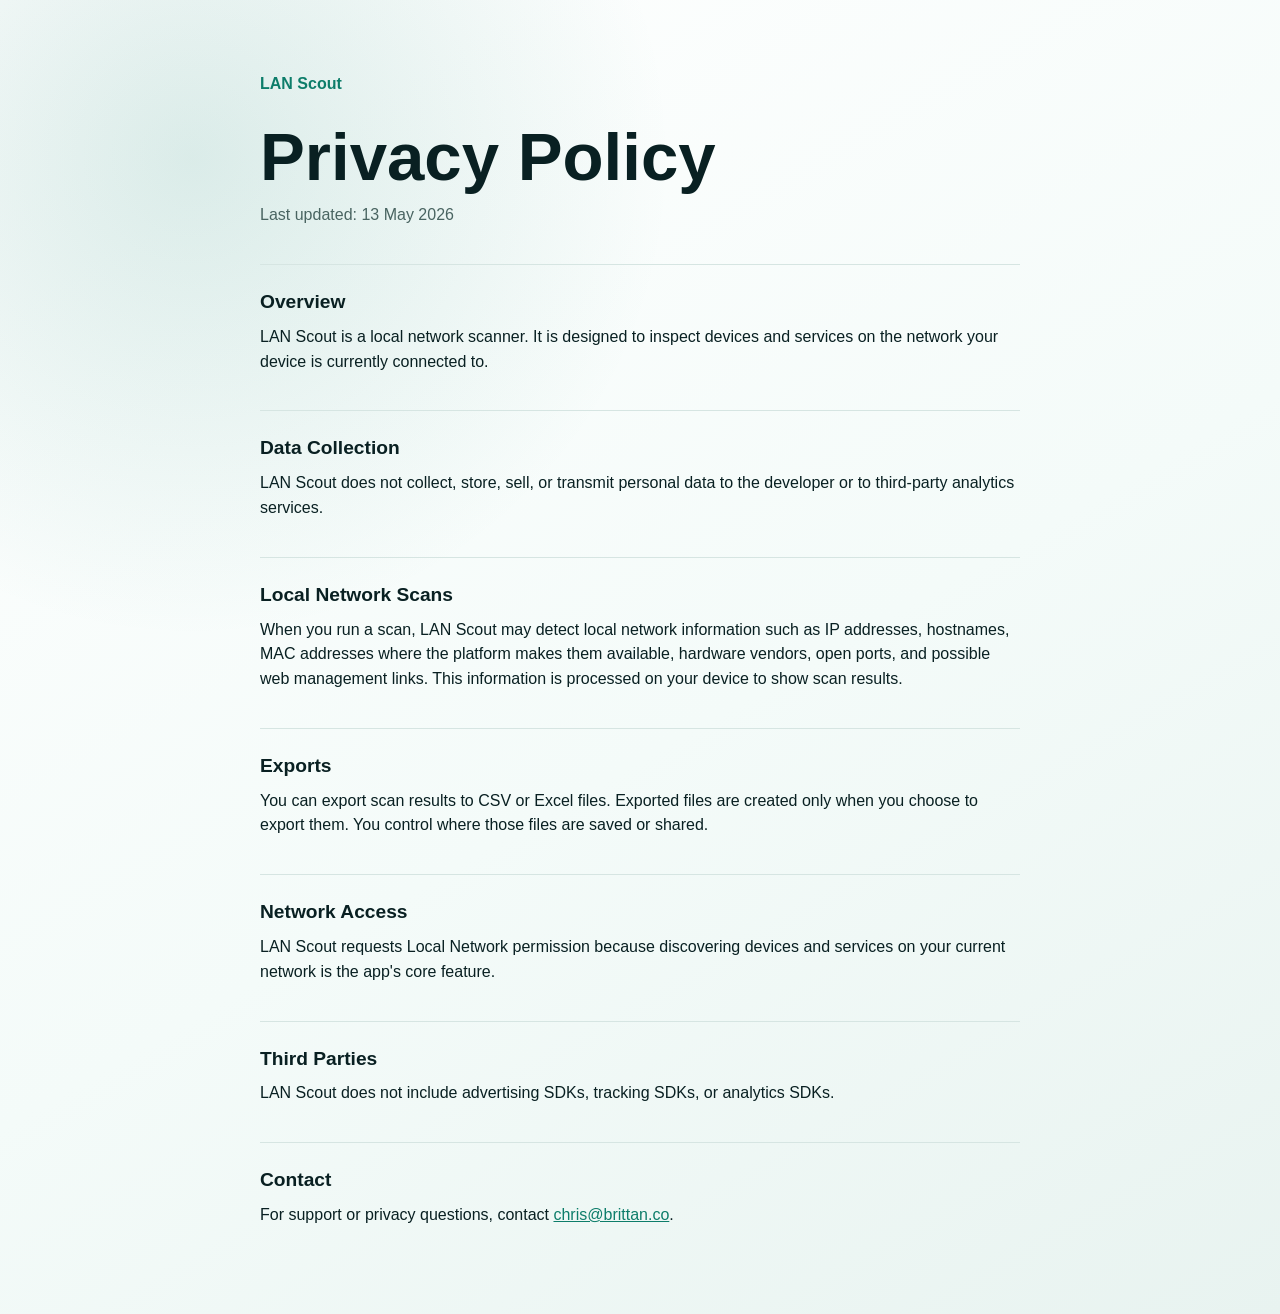
==== privacy/index.html @ 2cab11a4 "Add LAN Scout support pages" ====
<!doctype html>
<html lang="en">
<head>
  <meta charset="utf-8">
  <meta name="viewport" content="width=device-width, initial-scale=1">
  <title>LAN Scout Privacy Policy</title>
  <meta name="description" content="Privacy policy for LAN Scout.">
  <link rel="stylesheet" href="../styles.css">
</head>
<body>
  <main class="shell doc">
    <a class="back" href="../">LAN Scout</a>
    <h1>Privacy Policy</h1>
    <p class="updated">Last updated: 13 May 2026</p>

    <h2>Overview</h2>
    <p>LAN Scout is a local network scanner. It is designed to inspect devices and services on the network your device is currently connected to.</p>

    <h2>Data Collection</h2>
    <p>LAN Scout does not collect, store, sell, or transmit personal data to the developer or to third-party analytics services.</p>

    <h2>Local Network Scans</h2>
    <p>When you run a scan, LAN Scout may detect local network information such as IP addresses, hostnames, MAC addresses where the platform makes them available, hardware vendors, open ports, and possible web management links. This information is processed on your device to show scan results.</p>

    <h2>Exports</h2>
    <p>You can export scan results to CSV or Excel files. Exported files are created only when you choose to export them. You control where those files are saved or shared.</p>

    <h2>Network Access</h2>
    <p>LAN Scout requests Local Network permission because discovering devices and services on your current network is the app's core feature.</p>

    <h2>Third Parties</h2>
    <p>LAN Scout does not include advertising SDKs, tracking SDKs, or analytics SDKs.</p>

    <h2>Contact</h2>
    <p>For support or privacy questions, contact <a href="mailto:chris@brittan.co">chris@brittan.co</a>.</p>
  </main>
</body>
</html>
---- styles.css ----
:root {
  color-scheme: light dark;
  --bg: #071b1d;
  --panel: #0e2a2d;
  --text: #f4fbf9;
  --muted: #a9c2bd;
  --line: #24494d;
  --accent: #56f2cd;
  --accent-dark: #0d7d6a;
}

* {
  box-sizing: border-box;
}

body {
  margin: 0;
  min-height: 100vh;
  font-family: -apple-system, BlinkMacSystemFont, "Segoe UI", sans-serif;
  line-height: 1.55;
  color: var(--text);
  background:
    radial-gradient(circle at 20% 15%, rgba(86, 242, 205, 0.16), transparent 34rem),
    linear-gradient(150deg, #051315 0%, var(--bg) 56%, #0b2529 100%);
}

a {
  color: var(--accent);
}

.shell {
  width: min(920px, calc(100% - 40px));
  margin: 0 auto;
  padding: 72px 0;
}

.hero {
  min-height: calc(100vh - 144px);
  display: grid;
  align-content: center;
}

.eyebrow {
  margin: 0 0 18px;
  color: var(--accent);
  font-size: 0.85rem;
  font-weight: 700;
  letter-spacing: 0.12em;
  text-transform: uppercase;
}

h1 {
  max-width: 780px;
  margin: 0;
  font-size: clamp(2.25rem, 8vw, 5.6rem);
  line-height: 0.96;
  letter-spacing: 0;
}

.lede {
  max-width: 640px;
  margin: 28px 0 0;
  color: var(--muted);
  font-size: 1.15rem;
}

.compact {
  margin-top: 16px;
}

.actions {
  display: flex;
  flex-wrap: wrap;
  gap: 12px;
  margin-top: 36px;
}

.actions a {
  min-height: 44px;
  padding: 10px 16px;
  border: 1px solid rgba(86, 242, 205, 0.38);
  border-radius: 8px;
  color: var(--text);
  text-decoration: none;
  background: rgba(14, 42, 45, 0.82);
}

.actions a:first-child {
  color: #041615;
  border-color: var(--accent);
  background: var(--accent);
}

.doc {
  max-width: 760px;
}

.back {
  display: inline-block;
  margin-bottom: 28px;
  color: var(--accent);
  font-weight: 700;
  text-decoration: none;
}

.doc h1 {
  font-size: clamp(2.25rem, 7vw, 4.2rem);
}

h2 {
  margin: 36px 0 8px;
  padding-top: 22px;
  border-top: 1px solid var(--line);
  font-size: 1.2rem;
}

p {
  margin: 0 0 14px;
}

.updated {
  margin-top: 14px;
  color: var(--muted);
}

@media (prefers-color-scheme: light) {
  :root {
    --bg: #f4fbf9;
    --panel: #ffffff;
    --text: #092022;
    --muted: #496461;
    --line: #d6e5e2;
    --accent: #0d7d6a;
    --accent-dark: #0a5f51;
  }

  body {
    background:
      radial-gradient(circle at 15% 12%, rgba(13, 125, 106, 0.14), transparent 30rem),
      linear-gradient(150deg, #ffffff 0%, var(--bg) 55%, #e8f3f0 100%);
  }

  .actions a {
    color: var(--text);
    background: rgba(255, 255, 255, 0.78);
    border-color: #b8d7d0;
  }

  .actions a:first-child {
    color: #ffffff;
    background: var(--accent-dark);
    border-color: var(--accent-dark);
  }
}
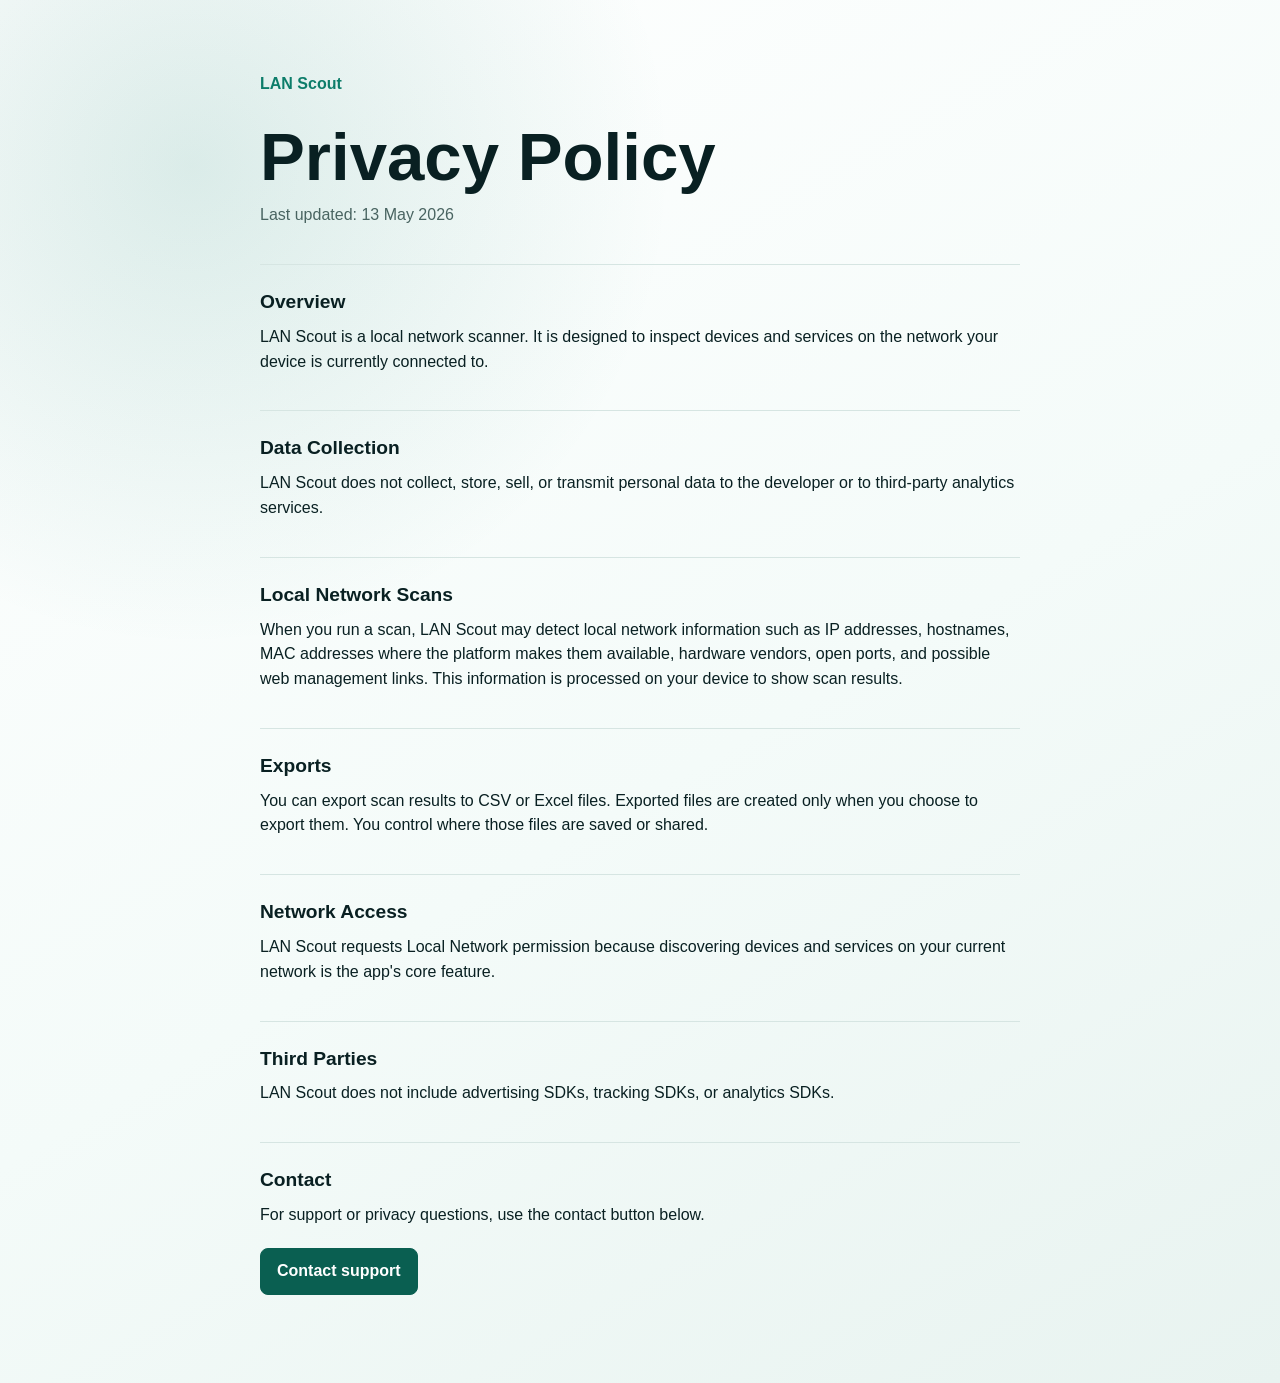
==== commit 6a7c3749: "Hide public support email behind contact button" ====
--- a/privacy/index.html
+++ b/privacy/index.html
@@ -32,7 +32,16 @@
     <p>LAN Scout does not include advertising SDKs, tracking SDKs, or analytics SDKs.</p>
 
     <h2>Contact</h2>
-    <p>For support or privacy questions, contact <a href="mailto:chris@brittan.co">chris@brittan.co</a>.</p>
+    <p>For support or privacy questions, use the contact button below.</p>
+    <button class="contact-button" type="button" data-contact-local="support" data-contact-domain-a="brittan" data-contact-domain-b="co">Contact support</button>
   </main>
+  <script>
+    document.querySelectorAll(".contact-button").forEach((button) => {
+      button.addEventListener("click", () => {
+        const address = `${button.dataset.contactLocal}@${button.dataset.contactDomainA}.${button.dataset.contactDomainB}`;
+        window.location.href = `mailto:${address}?subject=LAN%20Scout%20Privacy`;
+      });
+    });
+  </script>
 </body>
 </html>
--- a/styles.css
+++ b/styles.css
@@ -91,6 +91,24 @@
   background: var(--accent);
 }
 
+.contact-button {
+  min-height: 44px;
+  margin: 6px 0 16px;
+  padding: 10px 16px;
+  border: 1px solid var(--accent);
+  border-radius: 8px;
+  color: #041615;
+  font: inherit;
+  font-weight: 700;
+  cursor: pointer;
+  background: var(--accent);
+}
+
+.contact-button:focus-visible {
+  outline: 3px solid rgba(86, 242, 205, 0.36);
+  outline-offset: 3px;
+}
+
 .doc {
   max-width: 760px;
 }
@@ -151,4 +169,10 @@
     background: var(--accent-dark);
     border-color: var(--accent-dark);
   }
+
+  .contact-button {
+    color: #ffffff;
+    background: var(--accent-dark);
+    border-color: var(--accent-dark);
+  }
 }
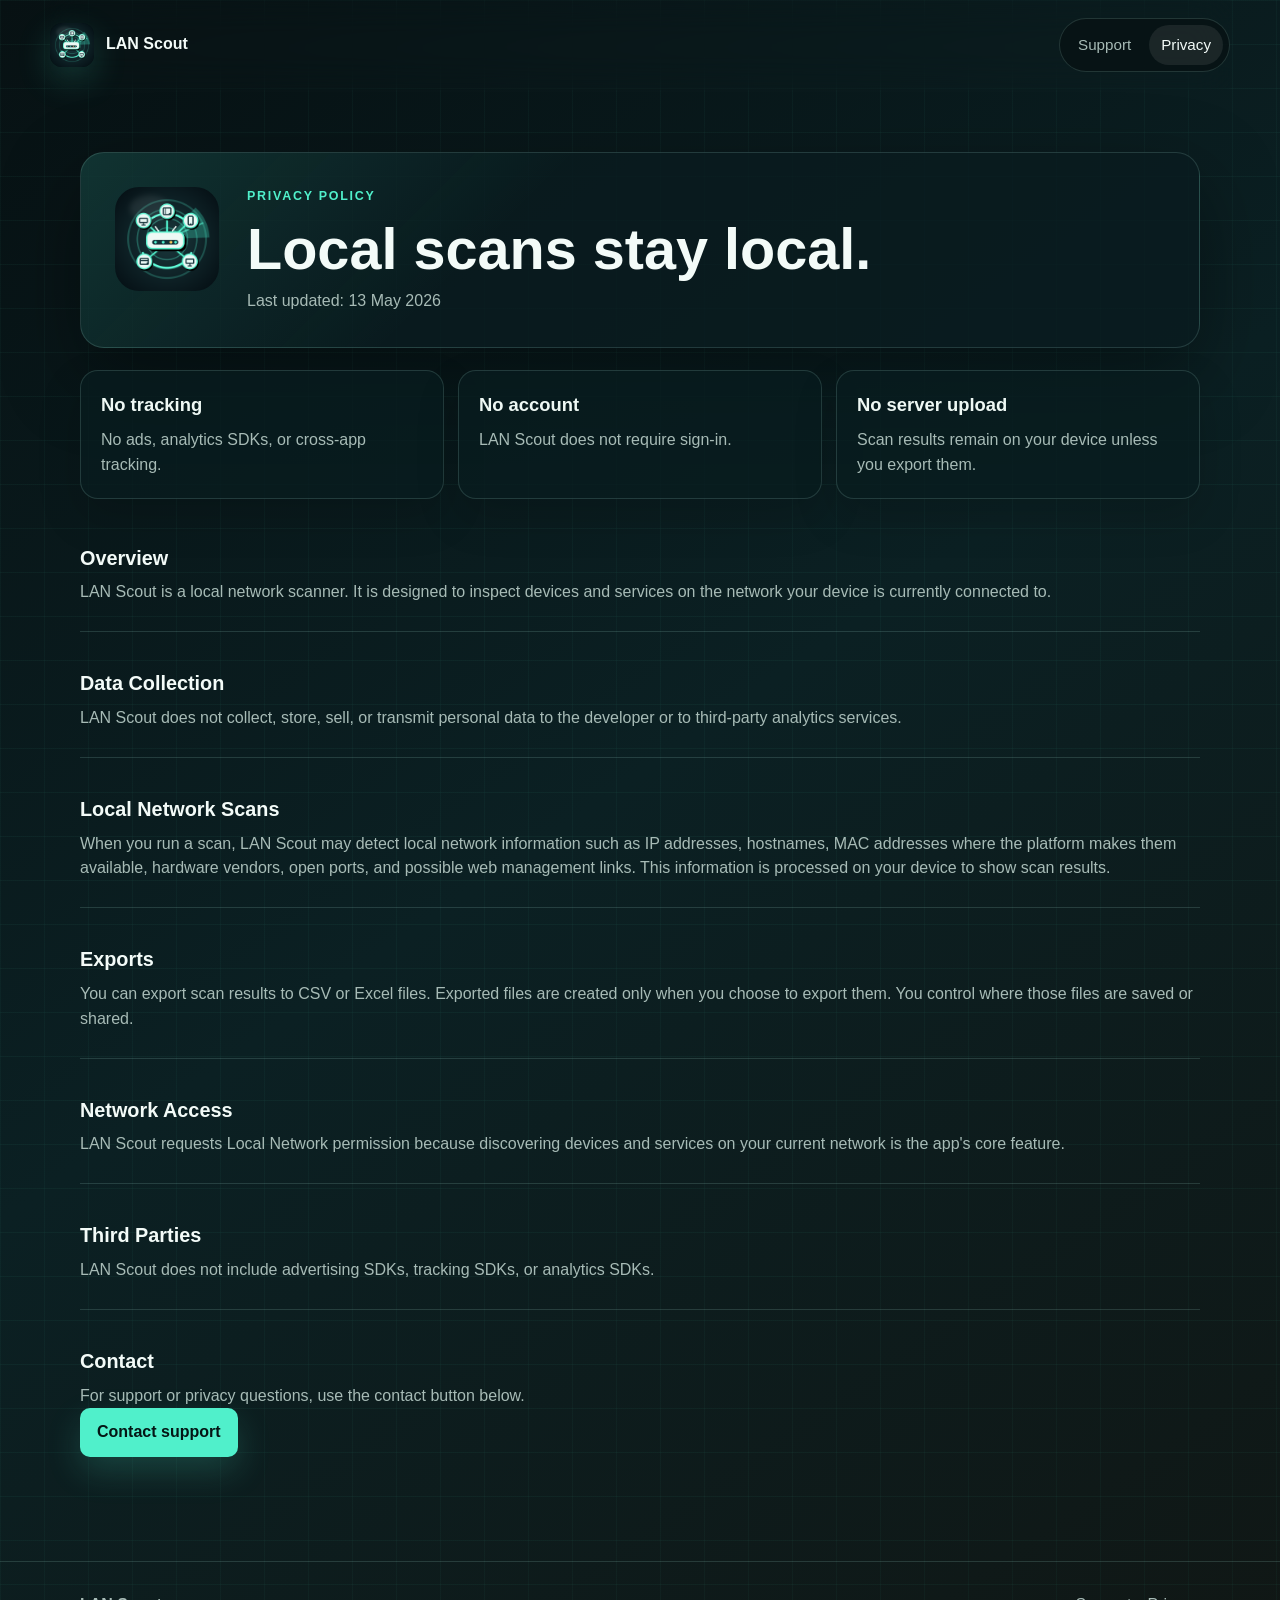
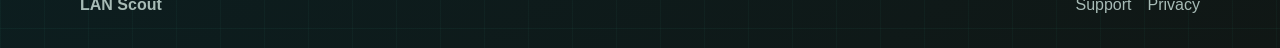
==== commit b3f0eebd: "Redesign LAN Scout public site" ====
--- a/privacy/index.html
+++ b/privacy/index.html
@@ -5,43 +5,89 @@
   <meta name="viewport" content="width=device-width, initial-scale=1">
   <title>LAN Scout Privacy Policy</title>
   <meta name="description" content="Privacy policy for LAN Scout.">
+  <link rel="icon" href="../assets/app-icon.png">
+  <link rel="apple-touch-icon" href="../assets/app-icon.png">
   <link rel="stylesheet" href="../styles.css">
 </head>
 <body>
-  <main class="shell doc">
-    <a class="back" href="../">LAN Scout</a>
-    <h1>Privacy Policy</h1>
-    <p class="updated">Last updated: 13 May 2026</p>
+  <header class="site-header">
+    <a class="brand" href="../" aria-label="LAN Scout home">
+      <img src="../assets/app-icon.png" alt="" width="44" height="44">
+      <span>LAN Scout</span>
+    </a>
+    <nav class="site-nav" aria-label="Site navigation">
+      <a href="../support/">Support</a>
+      <a aria-current="page" href="./">Privacy</a>
+    </nav>
+  </header>
 
-    <h2>Overview</h2>
-    <p>LAN Scout is a local network scanner. It is designed to inspect devices and services on the network your device is currently connected to.</p>
+  <main class="shell doc-page">
+    <section class="doc-hero">
+      <img src="../assets/app-icon.png" alt="LAN Scout app icon" width="104" height="104">
+      <div>
+        <p class="eyebrow">Privacy Policy</p>
+        <h1>Local scans stay local.</h1>
+        <p class="updated">Last updated: 13 May 2026</p>
+      </div>
+    </section>
 
-    <h2>Data Collection</h2>
-    <p>LAN Scout does not collect, store, sell, or transmit personal data to the developer or to third-party analytics services.</p>
+    <section class="privacy-summary" aria-label="Privacy summary">
+      <div>
+        <strong>No tracking</strong>
+        <span>No ads, analytics SDKs, or cross-app tracking.</span>
+      </div>
+      <div>
+        <strong>No account</strong>
+        <span>LAN Scout does not require sign-in.</span>
+      </div>
+      <div>
+        <strong>No server upload</strong>
+        <span>Scan results remain on your device unless you export them.</span>
+      </div>
+    </section>
 
-    <h2>Local Network Scans</h2>
-    <p>When you run a scan, LAN Scout may detect local network information such as IP addresses, hostnames, MAC addresses where the platform makes them available, hardware vendors, open ports, and possible web management links. This information is processed on your device to show scan results.</p>
+    <section class="policy-body">
+      <article>
+        <h2>Overview</h2>
+        <p>LAN Scout is a local network scanner. It is designed to inspect devices and services on the network your device is currently connected to.</p>
+      </article>
+      <article>
+        <h2>Data Collection</h2>
+        <p>LAN Scout does not collect, store, sell, or transmit personal data to the developer or to third-party analytics services.</p>
+      </article>
+      <article>
+        <h2>Local Network Scans</h2>
+        <p>When you run a scan, LAN Scout may detect local network information such as IP addresses, hostnames, MAC addresses where the platform makes them available, hardware vendors, open ports, and possible web management links. This information is processed on your device to show scan results.</p>
+      </article>
+      <article>
+        <h2>Exports</h2>
+        <p>You can export scan results to CSV or Excel files. Exported files are created only when you choose to export them. You control where those files are saved or shared.</p>
+      </article>
+      <article>
+        <h2>Network Access</h2>
+        <p>LAN Scout requests Local Network permission because discovering devices and services on your current network is the app's core feature.</p>
+      </article>
+      <article>
+        <h2>Third Parties</h2>
+        <p>LAN Scout does not include advertising SDKs, tracking SDKs, or analytics SDKs.</p>
+      </article>
+      <article>
+        <h2>Contact</h2>
+        <p>For support or privacy questions, use the contact button below.</p>
+        <button class="contact-button" type="button" data-contact-local="support" data-contact-domain-a="brittan" data-contact-domain-b="co" data-contact-subject="LAN Scout Privacy">Contact support</button>
+      </article>
+    </section>
+  </main>
 
-    <h2>Exports</h2>
-    <p>You can export scan results to CSV or Excel files. Exported files are created only when you choose to export them. You control where those files are saved or shared.</p>
-
-    <h2>Network Access</h2>
-    <p>LAN Scout requests Local Network permission because discovering devices and services on your current network is the app's core feature.</p>
-
-    <h2>Third Parties</h2>
-    <p>LAN Scout does not include advertising SDKs, tracking SDKs, or analytics SDKs.</p>
-
-    <h2>Contact</h2>
-    <p>For support or privacy questions, use the contact button below.</p>
-    <button class="contact-button" type="button" data-contact-local="support" data-contact-domain-a="brittan" data-contact-domain-b="co">Contact support</button>
-  </main>
-  <script>
-    document.querySelectorAll(".contact-button").forEach((button) => {
-      button.addEventListener("click", () => {
-        const address = `${button.dataset.contactLocal}@${button.dataset.contactDomainA}.${button.dataset.contactDomainB}`;
-        window.location.href = `mailto:${address}?subject=LAN%20Scout%20Privacy`;
-      });
-    });
-  </script>
+  <footer class="site-footer">
+    <div class="shell footer-inner">
+      <span>LAN Scout</span>
+      <nav aria-label="Footer navigation">
+        <a href="../support/">Support</a>
+        <a href="./">Privacy</a>
+      </nav>
+    </div>
+  </footer>
+  <script src="../contact.js"></script>
 </body>
 </html>
--- a/styles.css
+++ b/styles.css
@@ -1,178 +1,622 @@
 :root {
-  color-scheme: light dark;
-  --bg: #071b1d;
-  --panel: #0e2a2d;
-  --text: #f4fbf9;
-  --muted: #a9c2bd;
-  --line: #24494d;
-  --accent: #56f2cd;
-  --accent-dark: #0d7d6a;
+  color-scheme: dark;
+  --bg: #071113;
+  --surface: #0b1d20;
+  --surface-strong: #102b2f;
+  --ink: #f3fbf8;
+  --muted: #a7bbb6;
+  --subtle: #6f8782;
+  --line: rgba(154, 210, 198, 0.18);
+  --accent: #50f0cb;
+  --accent-strong: #16b990;
+  --warm: #f6bd4f;
+  --paper: #eef8f4;
+  --paper-ink: #0d2325;
+  --shadow: 0 28px 80px rgba(0, 0, 0, 0.38);
 }
 
 * {
   box-sizing: border-box;
+}
+
+html {
+  background: var(--bg);
 }
 
 body {
   margin: 0;
   min-height: 100vh;
-  font-family: -apple-system, BlinkMacSystemFont, "Segoe UI", sans-serif;
+  font-family: ui-sans-serif, -apple-system, BlinkMacSystemFont, "Segoe UI", sans-serif;
   line-height: 1.55;
-  color: var(--text);
+  color: var(--ink);
   background:
-    radial-gradient(circle at 20% 15%, rgba(86, 242, 205, 0.16), transparent 34rem),
-    linear-gradient(150deg, #051315 0%, var(--bg) 56%, #0b2529 100%);
+    linear-gradient(rgba(80, 240, 203, 0.045) 1px, transparent 1px),
+    linear-gradient(90deg, rgba(80, 240, 203, 0.035) 1px, transparent 1px),
+    linear-gradient(145deg, #071113 0%, #0b2023 48%, #101715 100%);
+  background-size: 44px 44px, 44px 44px, auto;
+}
+
+body::before {
+  position: fixed;
+  inset: 0;
+  z-index: -1;
+  content: "";
+  background:
+    linear-gradient(115deg, transparent 0 42%, rgba(80, 240, 203, 0.11) 42% 43%, transparent 43%),
+    repeating-linear-gradient(0deg, rgba(255, 255, 255, 0.026) 0 1px, transparent 1px 9px);
+  pointer-events: none;
+}
+
+img {
+  display: block;
+  max-width: 100%;
 }
 
 a {
+  color: inherit;
+}
+
+.shell {
+  width: min(1120px, calc(100% - 40px));
+  margin: 0 auto;
+}
+
+.site-header {
+  position: sticky;
+  top: 0;
+  z-index: 10;
+  display: flex;
+  align-items: center;
+  justify-content: space-between;
+  gap: 20px;
+  width: min(1180px, calc(100% - 32px));
+  margin: 0 auto;
+  padding: 18px 0;
+  backdrop-filter: blur(18px);
+}
+
+.brand {
+  display: inline-flex;
+  align-items: center;
+  gap: 12px;
+  min-height: 48px;
+  color: var(--ink);
+  font-weight: 800;
+  text-decoration: none;
+}
+
+.brand img {
+  border-radius: 12px;
+  box-shadow: 0 12px 34px rgba(80, 240, 203, 0.18);
+}
+
+.site-nav {
+  display: inline-flex;
+  align-items: center;
+  gap: 6px;
+  padding: 6px;
+  border: 1px solid var(--line);
+  border-radius: 999px;
+  background: rgba(7, 17, 19, 0.72);
+}
+
+.site-nav a {
+  padding: 8px 12px;
+  border-radius: 999px;
+  color: var(--muted);
+  font-size: 0.95rem;
+  text-decoration: none;
+}
+
+.site-nav a:hover,
+.site-nav a[aria-current="page"] {
+  color: var(--ink);
+  background: rgba(255, 255, 255, 0.08);
+}
+
+.hero {
+  display: grid;
+  grid-template-columns: minmax(0, 0.92fr) minmax(420px, 1.08fr);
+  gap: 64px;
+  align-items: center;
+  min-height: calc(100vh - 84px);
+  padding: 44px 0 74px;
+}
+
+.eyebrow {
+  margin: 0 0 16px;
   color: var(--accent);
-}
-
-.shell {
-  width: min(920px, calc(100% - 40px));
-  margin: 0 auto;
-  padding: 72px 0;
-}
-
-.hero {
-  min-height: calc(100vh - 144px);
-  display: grid;
-  align-content: center;
-}
-
-.eyebrow {
-  margin: 0 0 18px;
-  color: var(--accent);
-  font-size: 0.85rem;
-  font-weight: 700;
-  letter-spacing: 0.12em;
+  font-size: 0.78rem;
+  font-weight: 900;
+  letter-spacing: 0.14em;
   text-transform: uppercase;
 }
 
+h1,
+h2,
+h3,
+p {
+  margin-top: 0;
+}
+
 h1 {
+  max-width: 760px;
+  margin-bottom: 24px;
+  font-size: 4.9rem;
+  line-height: 0.95;
+  letter-spacing: 0;
+}
+
+h2 {
+  margin-bottom: 10px;
+  font-size: 1.24rem;
+  line-height: 1.2;
+  letter-spacing: 0;
+}
+
+.showcase h2 {
   max-width: 780px;
-  margin: 0;
-  font-size: clamp(2.25rem, 8vw, 5.6rem);
-  line-height: 0.96;
-  letter-spacing: 0;
+  font-size: 2.5rem;
+  line-height: 1.05;
 }
 
 .lede {
-  max-width: 640px;
-  margin: 28px 0 0;
-  color: var(--muted);
-  font-size: 1.15rem;
+  max-width: 660px;
+  margin-bottom: 0;
+  color: var(--muted);
+  font-size: 1.17rem;
 }
 
 .compact {
-  margin-top: 16px;
+  margin-bottom: 18px;
 }
 
 .actions {
   display: flex;
   flex-wrap: wrap;
   gap: 12px;
-  margin-top: 36px;
-}
-
-.actions a {
-  min-height: 44px;
-  padding: 10px 16px;
-  border: 1px solid rgba(86, 242, 205, 0.38);
-  border-radius: 8px;
-  color: var(--text);
+  margin-top: 34px;
+}
+
+.button,
+.contact-button {
+  display: inline-flex;
+  align-items: center;
+  justify-content: center;
+  min-height: 46px;
+  padding: 11px 16px;
+  border: 1px solid transparent;
+  border-radius: 10px;
+  font: inherit;
+  font-weight: 800;
   text-decoration: none;
-  background: rgba(14, 42, 45, 0.82);
-}
-
-.actions a:first-child {
+  cursor: pointer;
+}
+
+.button.primary,
+.contact-button {
   color: #041615;
-  border-color: var(--accent);
   background: var(--accent);
-}
-
-.contact-button {
-  min-height: 44px;
-  margin: 6px 0 16px;
-  padding: 10px 16px;
-  border: 1px solid var(--accent);
-  border-radius: 8px;
-  color: #041615;
-  font: inherit;
-  font-weight: 700;
-  cursor: pointer;
-  background: var(--accent);
-}
-
-.contact-button:focus-visible {
-  outline: 3px solid rgba(86, 242, 205, 0.36);
+  box-shadow: 0 14px 34px rgba(80, 240, 203, 0.18);
+}
+
+.button.secondary {
+  color: var(--ink);
+  border-color: var(--line);
+  background: rgba(255, 255, 255, 0.045);
+}
+
+.button:hover,
+.contact-button:hover {
+  transform: translateY(-1px);
+}
+
+.button:focus-visible,
+.contact-button:focus-visible,
+.site-nav a:focus-visible,
+.brand:focus-visible {
+  outline: 3px solid rgba(80, 240, 203, 0.38);
   outline-offset: 3px;
 }
 
-.doc {
-  max-width: 760px;
-}
-
-.back {
-  display: inline-block;
-  margin-bottom: 28px;
-  color: var(--accent);
-  font-weight: 700;
+.trust-strip {
+  display: grid;
+  grid-template-columns: repeat(3, minmax(0, 1fr));
+  gap: 10px;
+  max-width: 690px;
+  margin: 34px 0 0;
+  padding: 0;
+}
+
+.trust-strip div,
+.privacy-summary div,
+.feature-grid article,
+.answer-list article {
+  border: 1px solid var(--line);
+  background: rgba(9, 28, 31, 0.76);
+  box-shadow: 0 18px 44px rgba(0, 0, 0, 0.16);
+}
+
+.trust-strip div {
+  padding: 14px;
+  border-radius: 14px;
+}
+
+.trust-strip dt {
+  color: var(--ink);
+  font-weight: 900;
+}
+
+.trust-strip dd {
+  margin: 2px 0 0;
+  color: var(--muted);
+  font-size: 0.9rem;
+}
+
+.product-stage {
+  position: relative;
+  min-height: 760px;
+}
+
+.radar-card {
+  position: absolute;
+  top: 18px;
+  left: 0;
+  width: 290px;
+  padding: 22px;
+  border: 1px solid rgba(80, 240, 203, 0.24);
+  border-radius: 22px;
+  background:
+    repeating-radial-gradient(circle at 50% 38%, rgba(80, 240, 203, 0.22) 0 1px, transparent 1px 54px),
+    linear-gradient(145deg, rgba(12, 39, 43, 0.95), rgba(6, 20, 22, 0.94));
+  box-shadow: var(--shadow);
+}
+
+.hero-icon {
+  width: 156px;
+  height: 156px;
+  margin: 0 auto 20px;
+  border-radius: 34px;
+}
+
+.scan-readout {
+  display: flex;
+  align-items: center;
+  justify-content: space-between;
+  gap: 14px;
+  padding: 12px 0;
+  border-top: 1px solid var(--line);
+}
+
+.scan-readout span {
+  color: var(--subtle);
+  font-size: 0.82rem;
+  font-weight: 800;
+  text-transform: uppercase;
+}
+
+.scan-readout strong {
+  color: var(--paper);
+  font-size: 0.95rem;
+  text-align: right;
+}
+
+.phone-frame,
+.tablet-frame {
+  margin: 0;
+  overflow: hidden;
+  border: 1px solid rgba(255, 255, 255, 0.14);
+  background: #0b1719;
+  box-shadow: var(--shadow);
+}
+
+.phone-frame {
+  position: absolute;
+  width: min(315px, 43vw);
+  border-radius: 36px;
+  padding: 10px;
+}
+
+.phone-front {
+  right: 20px;
+  top: 0;
+  z-index: 2;
+}
+
+.phone-back {
+  right: 232px;
+  top: 126px;
+  z-index: 1;
+  opacity: 0.86;
+}
+
+.phone-frame img {
+  border-radius: 28px;
+}
+
+.band {
+  border-top: 1px solid var(--line);
+  border-bottom: 1px solid var(--line);
+  background: linear-gradient(180deg, rgba(238, 248, 244, 0.045), rgba(238, 248, 244, 0.018));
+}
+
+.feature-grid {
+  display: grid;
+  grid-template-columns: repeat(4, minmax(0, 1fr));
+  gap: 14px;
+  padding: 42px 0;
+}
+
+.feature-grid article,
+.answer-list article {
+  border-radius: 18px;
+  padding: 20px;
+}
+
+.feature-grid p,
+.answer-list p,
+.policy-body p {
+  margin-bottom: 0;
+  color: var(--muted);
+}
+
+.feature-kicker {
+  display: block;
+  margin-bottom: 18px;
+  color: var(--warm);
+  font-size: 0.76rem;
+  font-weight: 900;
+  letter-spacing: 0.1em;
+  text-transform: uppercase;
+}
+
+.showcase {
+  display: grid;
+  grid-template-columns: minmax(260px, 0.8fr) minmax(0, 1.2fr);
+  gap: 34px;
+  align-items: center;
+  padding: 76px 0;
+}
+
+.tablet-frame {
+  border-radius: 24px;
+  padding: 12px;
+}
+
+.tablet-frame img {
+  border-radius: 14px;
+}
+
+.doc-page {
+  padding: 62px 0 78px;
+}
+
+.doc-hero {
+  display: grid;
+  grid-template-columns: 104px minmax(0, 760px);
+  gap: 28px;
+  align-items: start;
+  padding: 34px;
+  border: 1px solid var(--line);
+  border-radius: 24px;
+  background:
+    linear-gradient(135deg, rgba(80, 240, 203, 0.12), transparent 38%),
+    rgba(9, 28, 31, 0.78);
+  box-shadow: var(--shadow);
+}
+
+.doc-hero img {
+  border-radius: 24px;
+}
+
+.doc-hero h1 {
+  max-width: 820px;
+  margin-bottom: 12px;
+  font-size: 3.6rem;
+}
+
+.updated {
+  margin: 0;
+  color: var(--muted);
+}
+
+.answer-list,
+.policy-body {
+  display: grid;
+  gap: 14px;
+  margin-top: 22px;
+}
+
+.policy-body article {
+  padding: 26px 0;
+  border-bottom: 1px solid var(--line);
+}
+
+.policy-body article:last-child {
+  border-bottom: 0;
+}
+
+.privacy-summary {
+  display: grid;
+  grid-template-columns: repeat(3, minmax(0, 1fr));
+  gap: 14px;
+  margin-top: 22px;
+}
+
+.privacy-summary div {
+  min-height: 126px;
+  padding: 20px;
+  border-radius: 18px;
+}
+
+.privacy-summary strong {
+  display: block;
+  margin-bottom: 8px;
+  color: var(--paper);
+  font-size: 1.15rem;
+}
+
+.privacy-summary span {
+  color: var(--muted);
+}
+
+.site-footer {
+  border-top: 1px solid var(--line);
+  color: var(--subtle);
+}
+
+.footer-inner {
+  display: flex;
+  align-items: center;
+  justify-content: space-between;
+  gap: 16px;
+  min-height: 86px;
+}
+
+.footer-inner span {
+  font-weight: 900;
+  color: var(--muted);
+}
+
+.footer-inner nav {
+  display: flex;
+  gap: 16px;
+}
+
+.footer-inner a {
+  color: var(--muted);
   text-decoration: none;
 }
 
-.doc h1 {
-  font-size: clamp(2.25rem, 7vw, 4.2rem);
-}
-
-h2 {
-  margin: 36px 0 8px;
-  padding-top: 22px;
-  border-top: 1px solid var(--line);
-  font-size: 1.2rem;
-}
-
-p {
-  margin: 0 0 14px;
-}
-
-.updated {
-  margin-top: 14px;
-  color: var(--muted);
-}
-
-@media (prefers-color-scheme: light) {
-  :root {
-    --bg: #f4fbf9;
-    --panel: #ffffff;
-    --text: #092022;
-    --muted: #496461;
-    --line: #d6e5e2;
-    --accent: #0d7d6a;
-    --accent-dark: #0a5f51;
-  }
-
-  body {
-    background:
-      radial-gradient(circle at 15% 12%, rgba(13, 125, 106, 0.14), transparent 30rem),
-      linear-gradient(150deg, #ffffff 0%, var(--bg) 55%, #e8f3f0 100%);
-  }
-
-  .actions a {
-    color: var(--text);
-    background: rgba(255, 255, 255, 0.78);
-    border-color: #b8d7d0;
-  }
-
-  .actions a:first-child {
-    color: #ffffff;
-    background: var(--accent-dark);
-    border-color: var(--accent-dark);
-  }
-
+.footer-inner a:hover {
+  color: var(--ink);
+}
+
+@media (max-width: 980px) {
+  .hero,
+  .showcase {
+    grid-template-columns: 1fr;
+  }
+
+  .hero {
+    gap: 28px;
+    min-height: auto;
+  }
+
+  h1 {
+    font-size: 3.5rem;
+  }
+
+  .product-stage {
+    min-height: 720px;
+  }
+
+  .phone-front {
+    right: 8%;
+  }
+
+  .phone-back {
+    right: 42%;
+  }
+
+  .feature-grid,
+  .privacy-summary {
+    grid-template-columns: repeat(2, minmax(0, 1fr));
+  }
+}
+
+@media (max-width: 680px) {
+  .shell {
+    width: min(100% - 28px, 1120px);
+  }
+
+  .site-header {
+    position: static;
+    align-items: flex-start;
+    width: min(100% - 24px, 1180px);
+  }
+
+  .brand span {
+    display: none;
+  }
+
+  .site-nav {
+    width: auto;
+  }
+
+  h1 {
+    font-size: 2.72rem;
+  }
+
+  .doc-hero h1,
+  .showcase h2 {
+    font-size: 2.32rem;
+  }
+
+  .lede {
+    font-size: 1.04rem;
+  }
+
+  .trust-strip,
+  .feature-grid,
+  .privacy-summary {
+    grid-template-columns: 1fr;
+  }
+
+  .actions {
+    flex-direction: column;
+  }
+
+  .button,
   .contact-button {
-    color: #ffffff;
-    background: var(--accent-dark);
-    border-color: var(--accent-dark);
-  }
-}
+    width: 100%;
+  }
+
+  .product-stage {
+    min-height: 790px;
+  }
+
+  .radar-card {
+    position: relative;
+    width: 100%;
+  }
+
+  .phone-frame {
+    width: 48%;
+    min-width: 150px;
+    border-radius: 24px;
+    padding: 6px;
+  }
+
+  .phone-frame img {
+    border-radius: 18px;
+  }
+
+  .phone-front {
+    top: 210px;
+    right: 4%;
+  }
+
+  .phone-back {
+    top: 258px;
+    right: 47%;
+  }
+
+  .doc-hero {
+    grid-template-columns: 1fr;
+    padding: 22px;
+  }
+
+  .doc-hero img {
+    width: 78px;
+    height: 78px;
+    border-radius: 18px;
+  }
+
+  .footer-inner {
+    align-items: flex-start;
+    flex-direction: column;
+    justify-content: center;
+    padding: 22px 0;
+  }
+}
